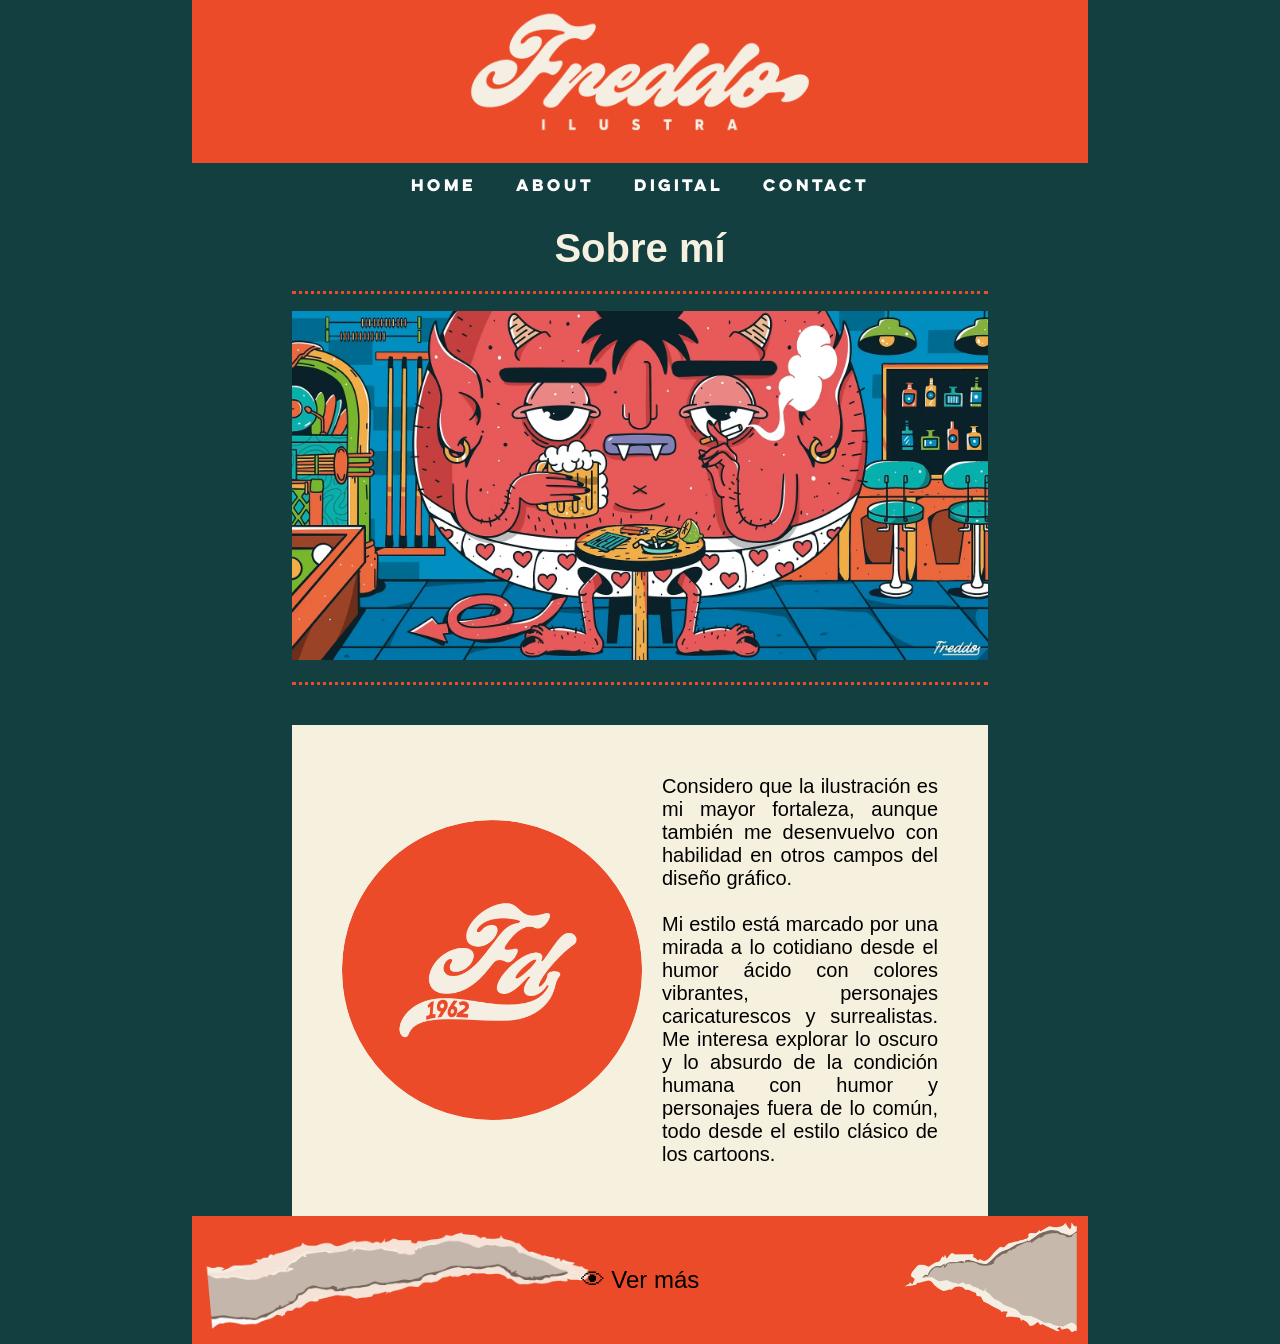
==== about.html @ 63406216 "Primer commit - Proyecto portafolio ilustrador" ====
<!DOCTYPE html>
<html lang="es">
<head>
    <meta charset="UTF-8">
    <meta name="viewport" content="width=device-width, initial-scale=1.0">
    <title>Sobre mí - Ilustrador</title>
    <link rel="stylesheet" href="./style.css">
</head>
<body>
    <header>
        <img class="logo" src="./recursos/myairbridge-BCTRZmbL9RO/freddo-logo.png" alt="Logo freddo">
        <nav>
            <ul style="text-align: center;">
                <li><a href="./index.html">Home</a></li>
                <li><a href="./about.html">About</a></li>
                <li><a href="./digital.html">Digital</a></li>
                <li><a href="./contact.html">Contact</a></li>
            </ul>
        </nav>
    </header>
    
    <main>
        <section class="about-section">
            <h2 class="about-title">Sobre mí</h2> <!-- Lo moví a la clase -->
            <div class="about-bannerprincipal">
                <img src="./recursos/myairbridge-BCTRZmbL9RO/bannerabout" alt="Imagen del ilustrador" class="about-bannerprincipal">
            </div>

            <div class="about-content">
                <img src="./recursos/myairbridge-BCTRZmbL9RO/LOGO-2.png" alt="Imagen del ilustrador" class="about-image">
                <p>Considero que la ilustración es mi mayor fortaleza, aunque también me desenvuelvo con habilidad en otros campos del diseño gráfico.<br><br>
                    Mi estilo está marcado por una mirada a lo cotidiano desde el humor ácido con colores vibrantes, personajes caricaturescos y surrealistas. Me interesa explorar lo oscuro y lo absurdo de la condición humana con humor y personajes fuera de lo común, todo desde el estilo clásico de los cartoons.</p>
            </div>
        </section>
    </main>
    
    <footer>
        <button id="ver-mas" class="eye-button">👁 Ver más</button>
    </footer>
    
    <script src="script.js"></script>
</body>
</html>
---- style.css ----
*{
    box-sizing: border-box;
    margin: 0;
    padding: 0;
}

@media screen and (max-width: 768px) {
    .about-section {
        padding-inline: 2rem;
    }
}

html{
    font-size: 62.5%;
}

/* Contenedor principal con margen */
.container {
    margin: 0 15%; /* Margen izquierdo y derecho del 15% */
    background-color: rgb(19, 63, 64); /* Color de fondo para el contenedor con margen */
    color: white; /* Color del texto en el contenedor */
}

@font-face {
    font-family: 'lulobold';
    src: url('./recursos/font/@font-face/39a2c7f346d5cfae7045aeb2fb50d9ad.woff2') format('woff2'),
         url('./recursos/font/@font-face/39a2c7f346d5cfae7045aeb2fb50d9ad.woff') format('woff');
    font-weight: normal;
    font-style: normal;
}

/*-------------------------------------------------*/
 body {
    font-family: 'Bebas Neue', sans-serif;
    background-color:rgb(19, 63, 64);
    color: #333;
    margin:  0 15%; /* Margen izquierdo y derecho del 15% */
    background-color: rgb(19, 63, 64);
}

/* Header */

header {
    text-align: center;
    background-color: rgb(235, 75, 41);
    color: white;
}
/* Estilo para el logo */
.logo {
    width: 350px; /* Ajusta el tamaño del logo */
    height: auto; /* Mantiene la proporción de la imagen */
    max-width: 100%;/* esto lo usamos para que no se distorcione en paginas mas grandes */
}

nav{
    background-color:rgb(19, 63, 64) ;
    font-family: 'lulobold', sans-serif;
    display: flex;
    justify-content:center;
    margin-top: 20px;
    padding: 1rem;

}
nav ul {
    text-align: center;
    list-style: none;
    display: flex;
}
nav ul li {
    text-align: center;
    margin: 0 2.0rem;

}
nav ul li a { 
    text-align: center;
    text-decoration: none;
    color: white;
    font-size: 1.5rem;
}




/* Sección Home (Galería de imágenes) */
.gallery {
    display: flex;
    flex-wrap: wrap;
    gap: 1rem;
    padding: 3rem;
    justify-content: center;
    background-color: rgb(235, 75, 41);
}


.gallery img {
    flex-basis: calc(25% - 1rem); /* Establece que cada imagen tenga el 25% del contenedor, menos el espacio de gap */
    /*width: calc(25% - 1rem);  /* Calcula un ancho del 25% menos el espacio entre imágenes */
    height: 250px;
    object-fit: cover;
}


.image-container {
    position: relative;
}
  
.image-container img {
    width: 100%;
    max-width: 200px;
    border-radius: 10px;
    transition: 0.3s;
    transition: 0.3s ease-in-out; /* Suaviza la transición */
}
.image-container .overlay {
    font-family: 'Raleway', sans-serif;
    position: absolute;
    top: 0;
    left: 0;
    width: 100%;
    height: 100%;
    background: rgba(200, 192, 164, 0.821);
    color: black;
    display: flex;
    justify-content: center;
    align-items: center;
    text-align: center;
    opacity: 0;
    transition: opacity 0.3s;
}
.image-container:hover .overlay {
    opacity: 1;
}

/* Sección About */


.about-section {
    color: rgb(200, 192, 164) ;
    text-align: center;
    font-family: 'Raleway', sans-serif;
    font-size: 20PX;
    background-color: rgb(19, 63, 64);
    padding-inline: 10rem;
}

.about-title {
    color: rgb(246, 240, 223);
    padding: 2rem;
    font-size: 40px;
    text-align: center;
}

.about-content {
    font-family: 'Raleway', sans-serif;
    color: black;
    background-color: rgb(246, 240, 223);
    display: flex;
    align-items: center;
    justify-content: center;
    text-align: justify;
    gap: 2rem;
    padding: 5rem;
}
.about-image {
    width: 300px;
    border-radius: 50%;
}

.about-bannerprincipal {
    width: 100%;
    height: auto;
    padding-top: 10px; /* Ajuste superior */
    padding-bottom: 30px; /* Espacio inferior */
    position: relative;
}

.about-bannerprincipal::before,
.about-bannerprincipal::after {
    content: "";
    position: absolute;
    width: 100%;
    border-top: 3px dotted rgb(235, 75, 41); /* Línea punteada */
    left: 0;
}

.about-bannerprincipal::before {
    top: 0;
}

.about-bannerprincipal::after {
    bottom: 40px; /* Mayor espacio debajo */
}

.about-bannerprincipal img {
    width: 100%;
    height: auto;
    margin-top: 0px;
    margin-bottom: 0px; /* Espacio adicional entre la imagen y la línea punteada inferior */
}

/* Sección Contact */
.contact-section {
    text-align: center;
    padding: 3rem;
}
.contact-container {
    display: flex;
    align-items: center;
    justify-content: center;
    gap: 3rem;
}
.contact-image img {
    width: 250px;       
}
.contact-form {
    display: flex;
    flex-direction: column;
    align-items: flex-start;
}
.contact-form input, 
.contact-form textarea {
    width: 100%;
    padding: 1rem;
    margin-bottom: 1.5rem;
    font-size: 1.6rem;
}
.contact-form button {
    background-color: #222;
    color: white;
    padding: 1rem 2rem;
    border: none;
    cursor: pointer;
}
.social-icons {
    margin-top: 1rem;
    display: flex;
    gap: 1rem;
}
.social-icons img {
    width: 30px;
    transition: 0.3s;
}
.social-icons img:hover {
    transform: scale(1.1);
}

/* Footer */
/*
footer {
    text-align: center;
    padding: 2rem;
    background-color: rgb(235, 75, 41);
    color: white;
}
.eye-button {
    background: none;
    border: none;
    font-size: 2rem;
    color: white;
    cursor: pointer;
}
*/

footer {
    position: relative;
    background: url('./recursos/myairbridge-BCTRZmbL9RO/rasgadura.png') left center no-repeat   ,
                url('./recursos/myairbridge-BCTRZmbL9RO/rasgadura-2.png') right center no-repeat;
    background-size: auto 100%;
    background-position: left top, right top;
    text-align: center;
    padding: 50px;
    background-color: rgb(235, 75, 41);
    margin: 0;
}

.eye-button {
    position: relative;
    z-index: 2;
    background-color: transparent;
    border: none;
    font-size: 24px;
    cursor: pointer;
}
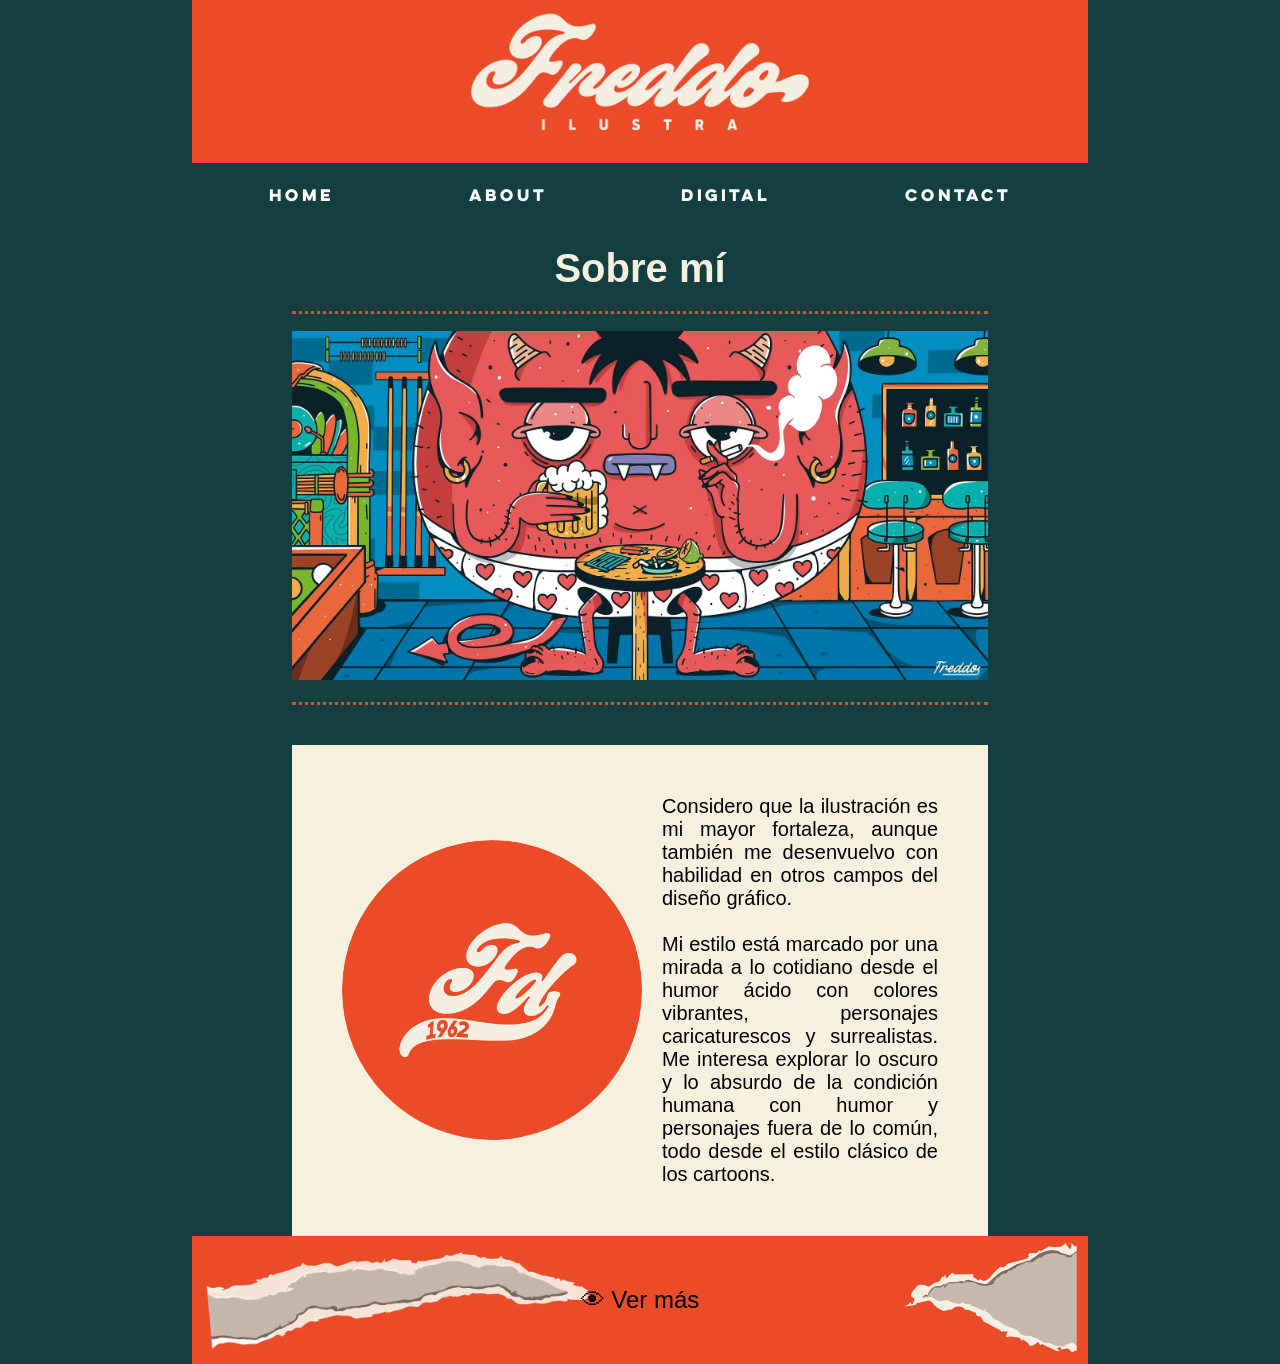
==== commit c72310ee: "Actualizo estilos y contenido principal" ====
--- a/about.html
+++ b/about.html
@@ -8,17 +8,19 @@
 </head>
 <body>
     <header>
-        <img class="logo" src="./recursos/myairbridge-BCTRZmbL9RO/freddo-logo.png" alt="Logo freddo">
-        <nav>
-            <ul style="text-align: center;">
-                <li><a href="./index.html">Home</a></li>
-                <li><a href="./about.html">About</a></li>
-                <li><a href="./digital.html">Digital</a></li>
-                <li><a href="./contact.html">Contact</a></li>
-            </ul>
-        </nav>
+    <img class="logo" src="./recursos/myairbridge-BCTRZmbL9RO/freddo-logo.png" alt="Logo freddo">
+    <nav>
+    <button id="menu-toggle" class="menu-toggle">☰</button>
+    
+    <ul id="menu" class="menu"> 
+        <li><a href="./index.html">Home</a></li>
+        <li><a href="./about.html">About</a></li>
+        <li><a href="./digital.html">Digital</a></li>
+        <li><a href="./contact.html">Contact</a></li>
+    </ul>
+    </nav>
     </header>
-    
+
     <main>
         <section class="about-section">
             <h2 class="about-title">Sobre mí</h2> <!-- Lo moví a la clase -->
--- a/style.css
+++ b/style.css
@@ -1,289 +1,408 @@
-*{
-    box-sizing: border-box;
-    margin: 0;
-    padding: 0;
-}
-
-@media screen and (max-width: 768px) {
+    *{
+        box-sizing: border-box;
+        margin: 0;
+        padding: 0;
+    }
+    @media (max-width: 768px) {
+        .contenedor-imagenes {
+            display: flex;
+            flex-wrap: wrap;
+            justify-content: space-between;
+        }
+        .contenedor-imagenes img {
+            width: calc(50% - 10px); /* Dos imágenes por fila */
+            margin-bottom: 10px;
+        }
+    }
+    @media screen and (max-width: 768px) {
+
+        .about-section {
+            padding-inline: 2rem;
+        }
+    }
+    @media (min-width: 769px) {
+        .menu {
+            display: flex; /* Asegura que sea visible en laptops */
+            position: static; /* Para evitar problemas con el `position: fixed` de móviles */
+            background: none; /* Evita el fondo oscuro */
+            height: auto; /* Para que no tome toda la pantalla */
+        }
+    }
+
+    html{
+        font-size: 62.5%;
+    }
+
+    /* Contenedor principal con margen */
+    .container {
+        margin: 0 15%; /* Margen izquierdo y derecho del 15% */
+        background-color: rgb(19, 63, 64); /* Color de fondo para el contenedor con margen */
+        color: white; /* Color del texto en el contenedor */
+    }
+
+    @font-face {
+        font-family: 'lulobold';
+        src: url('./recursos/font/@font-face/39a2c7f346d5cfae7045aeb2fb50d9ad.woff2') format('woff2'),
+            url('./recursos/font/@font-face/39a2c7f346d5cfae7045aeb2fb50d9ad.woff') format('woff');
+        font-weight: normal;
+        font-style: normal;
+    }
+
+    /*-------------------------------------------------*/
+    body {
+        font-family: 'Bebas Neue', sans-serif;
+        background-color:rgb(19, 63, 64);
+        color: #333;
+        margin:  0 15%; /* Margen izquierdo y derecho del 15% */
+        background-color: rgb(19, 63, 64);
+    }
+
+    /* Header */
+
+    header {
+        text-align: center;
+        background-color: rgb(235, 75, 41);
+        color: white;
+    }
+    /* Estilo para el logo */
+    .logo {
+        width: 350px; /* Ajusta el tamaño del logo */
+        height: auto; /* Mantiene la proporción de la imagen */
+        max-width: 100%;/* esto lo usamos para que no se distorcione en paginas mas grandes */
+    }
+
+    /*-----------------------------------------------------*/
+
+
+    /* Reset básico */
+    
+    /* Estilos del menú */
+    .menu {
+        list-style: none;
+        display: flex;
+        justify-content: space-around;
+        top: 0;
+        left: 0;
+        width: 100%;    
+    }
+
+    .menu li {
+        padding: 10px;
+    }
+    
+    .menu a {
+        text-decoration: none;
+        color: white;
+        font-size: 1.5rem;
+    }
+    
+    /* Media Query para móviles */
+    @media (max-width: 768px) {
+        .menu-toggle {
+        display: block; /* Muestra el botón */
+        }
+    
+        .menu {
+        display: none; /* Oculta el menú por defecto */
+        flex-direction: column;
+        position: absolute;
+        top: 50px;
+        left: 0;
+        width: 100%;
+        background-color: #222;
+        }
+    
+        .menu li {
+        text-align: center;
+        padding: 15px;
+        }
+    
+        .menu.active {
+        display: flex; /* Muestra el menú cuando tenga la clase "active" */
+        }
+    }
+
+    nav{
+        background-color:rgb(19, 63, 64) ;
+        font-family: 'lulobold', sans-serif;
+        display: flex;
+        justify-content:center;
+        margin-top: 20px;
+        padding: 1rem;
+    }
+    nav ul {
+        text-align: center;
+        list-style: none;
+        display: flex;
+    }
+    nav ul li {
+        text-align: center;
+        margin: 0 2.0rem;
+
+    }
+    nav ul li a { 
+        text-align: center;
+        text-decoration: none;
+        color: white;
+        font-size: 1.5rem;
+    }
+    /* Sección Home (Galería de imágenes) */
+    .gallery {
+        display: grid;
+        grid-template-columns: repeat(4, 1fr); /* 4 columnas en pantallas grandes */
+        gap: 10px;
+        padding: 10rem;
+        justify-content: center;
+        background-color: rgb(235, 75, 41);
+    }
+
+
+    .gallery img {
+        flex-basis: calc(25% - 1rem); /* Establece que cada imagen tenga el 25% del contenedor, menos el espacio de gap */
+        /*width: calc(25% - 1rem);  /* Calcula un ancho del 25% menos el espacio entre imágenes */
+        height: 250px;
+        object-fit: cover;
+    }
+
+
+    .image-container {
+        position: relative;
+        overflow: hidden    ;
+    }
+    
+    .image-container img {
+        width: 100%;
+        max-width: 200px;
+        border-radius: 10px;
+        transition: 0.3s;
+        transition: 0.3s ease-in-out; /* Suaviza la transición */
+    }
+    .image-container .overlay {
+        font-family: 'Raleway', sans-serif;
+        position: absolute;
+        top: 0;
+        left: 0;
+        width: 100%;
+        height: 100%;
+        background: rgba(200, 192, 164, 0.821);
+        color: black;
+        display: flex;
+        justify-content: center;
+        align-items: center;
+        text-align: center;
+        opacity: 0;
+        transition: opacity 0.3s;
+    }
+    .image-container:hover .overlay {
+        opacity: 1;
+    }
+
+    /* Responsive para tablets */
+    @media (max-width: 1024px) {
+        .gallery {
+            grid-template-columns: repeat(2, 1fr); /* 2 columnas en tablets */
+        }
+    }
+
+    /* Responsive para móviles */
+    @media (max-width: 768px) {
+        .gallery {
+            grid-template-columns: repeat(1, 1fr); /* 1 columna en móviles */
+        }
+    }
+
+    /* Sección About */
+
+
     .about-section {
-        padding-inline: 2rem;
-    }
-}
-
-html{
-    font-size: 62.5%;
-}
-
-/* Contenedor principal con margen */
-.container {
-    margin: 0 15%; /* Margen izquierdo y derecho del 15% */
-    background-color: rgb(19, 63, 64); /* Color de fondo para el contenedor con margen */
-    color: white; /* Color del texto en el contenedor */
-}
-
-@font-face {
-    font-family: 'lulobold';
-    src: url('./recursos/font/@font-face/39a2c7f346d5cfae7045aeb2fb50d9ad.woff2') format('woff2'),
-         url('./recursos/font/@font-face/39a2c7f346d5cfae7045aeb2fb50d9ad.woff') format('woff');
-    font-weight: normal;
-    font-style: normal;
-}
-
-/*-------------------------------------------------*/
- body {
-    font-family: 'Bebas Neue', sans-serif;
-    background-color:rgb(19, 63, 64);
-    color: #333;
-    margin:  0 15%; /* Margen izquierdo y derecho del 15% */
-    background-color: rgb(19, 63, 64);
-}
-
-/* Header */
-
-header {
-    text-align: center;
-    background-color: rgb(235, 75, 41);
-    color: white;
-}
-/* Estilo para el logo */
-.logo {
-    width: 350px; /* Ajusta el tamaño del logo */
-    height: auto; /* Mantiene la proporción de la imagen */
-    max-width: 100%;/* esto lo usamos para que no se distorcione en paginas mas grandes */
-}
-
-nav{
-    background-color:rgb(19, 63, 64) ;
-    font-family: 'lulobold', sans-serif;
-    display: flex;
-    justify-content:center;
-    margin-top: 20px;
-    padding: 1rem;
-
-}
-nav ul {
-    text-align: center;
-    list-style: none;
-    display: flex;
-}
-nav ul li {
-    text-align: center;
-    margin: 0 2.0rem;
-
-}
-nav ul li a { 
-    text-align: center;
-    text-decoration: none;
-    color: white;
-    font-size: 1.5rem;
-}
-
-
-
-
-/* Sección Home (Galería de imágenes) */
-.gallery {
-    display: flex;
-    flex-wrap: wrap;
-    gap: 1rem;
-    padding: 3rem;
-    justify-content: center;
-    background-color: rgb(235, 75, 41);
-}
-
-
-.gallery img {
-    flex-basis: calc(25% - 1rem); /* Establece que cada imagen tenga el 25% del contenedor, menos el espacio de gap */
-    /*width: calc(25% - 1rem);  /* Calcula un ancho del 25% menos el espacio entre imágenes */
-    height: 250px;
-    object-fit: cover;
-}
-
-
-.image-container {
-    position: relative;
-}
-  
-.image-container img {
-    width: 100%;
-    max-width: 200px;
-    border-radius: 10px;
-    transition: 0.3s;
-    transition: 0.3s ease-in-out; /* Suaviza la transición */
-}
-.image-container .overlay {
-    font-family: 'Raleway', sans-serif;
-    position: absolute;
-    top: 0;
-    left: 0;
-    width: 100%;
-    height: 100%;
-    background: rgba(200, 192, 164, 0.821);
-    color: black;
-    display: flex;
-    justify-content: center;
-    align-items: center;
-    text-align: center;
-    opacity: 0;
-    transition: opacity 0.3s;
-}
-.image-container:hover .overlay {
-    opacity: 1;
-}
-
-/* Sección About */
-
-
-.about-section {
-    color: rgb(200, 192, 164) ;
-    text-align: center;
-    font-family: 'Raleway', sans-serif;
-    font-size: 20PX;
-    background-color: rgb(19, 63, 64);
-    padding-inline: 10rem;
-}
-
-.about-title {
-    color: rgb(246, 240, 223);
-    padding: 2rem;
-    font-size: 40px;
-    text-align: center;
-}
-
-.about-content {
-    font-family: 'Raleway', sans-serif;
-    color: black;
-    background-color: rgb(246, 240, 223);
-    display: flex;
-    align-items: center;
-    justify-content: center;
-    text-align: justify;
-    gap: 2rem;
-    padding: 5rem;
-}
-.about-image {
-    width: 300px;
-    border-radius: 50%;
-}
-
-.about-bannerprincipal {
-    width: 100%;
-    height: auto;
-    padding-top: 10px; /* Ajuste superior */
-    padding-bottom: 30px; /* Espacio inferior */
-    position: relative;
-}
-
-.about-bannerprincipal::before,
-.about-bannerprincipal::after {
-    content: "";
-    position: absolute;
-    width: 100%;
-    border-top: 3px dotted rgb(235, 75, 41); /* Línea punteada */
-    left: 0;
-}
-
-.about-bannerprincipal::before {
-    top: 0;
-}
-
-.about-bannerprincipal::after {
-    bottom: 40px; /* Mayor espacio debajo */
-}
-
-.about-bannerprincipal img {
-    width: 100%;
-    height: auto;
-    margin-top: 0px;
-    margin-bottom: 0px; /* Espacio adicional entre la imagen y la línea punteada inferior */
-}
-
-/* Sección Contact */
-.contact-section {
-    text-align: center;
-    padding: 3rem;
-}
-.contact-container {
-    display: flex;
-    align-items: center;
-    justify-content: center;
-    gap: 3rem;
-}
-.contact-image img {
-    width: 250px;       
-}
-.contact-form {
-    display: flex;
-    flex-direction: column;
-    align-items: flex-start;
-}
-.contact-form input, 
-.contact-form textarea {
-    width: 100%;
-    padding: 1rem;
-    margin-bottom: 1.5rem;
-    font-size: 1.6rem;
-}
-.contact-form button {
-    background-color: #222;
-    color: white;
-    padding: 1rem 2rem;
-    border: none;
-    cursor: pointer;
-}
-.social-icons {
-    margin-top: 1rem;
-    display: flex;
-    gap: 1rem;
-}
-.social-icons img {
-    width: 30px;
-    transition: 0.3s;
-}
-.social-icons img:hover {
-    transform: scale(1.1);
-}
-
-/* Footer */
-/*
-footer {
-    text-align: center;
-    padding: 2rem;
-    background-color: rgb(235, 75, 41);
-    color: white;
-}
-.eye-button {
-    background: none;
-    border: none;
-    font-size: 2rem;
-    color: white;
-    cursor: pointer;
-}
-*/
-
-footer {
-    position: relative;
-    background: url('./recursos/myairbridge-BCTRZmbL9RO/rasgadura.png') left center no-repeat   ,
-                url('./recursos/myairbridge-BCTRZmbL9RO/rasgadura-2.png') right center no-repeat;
-    background-size: auto 100%;
-    background-position: left top, right top;
-    text-align: center;
-    padding: 50px;
-    background-color: rgb(235, 75, 41);
-    margin: 0;
-}
-
-.eye-button {
-    position: relative;
-    z-index: 2;
-    background-color: transparent;
-    border: none;
-    font-size: 24px;
-    cursor: pointer;
-}
-
-
-
-
-
-
+        color: rgb(200, 192, 164) ;
+        text-align: center;
+        font-family: 'Raleway', sans-serif;
+        font-size: 20PX;
+        background-color: rgb(19, 63, 64);
+        padding-inline: 10rem;
+    }
+
+    .about-title {
+        color: rgb(246, 240, 223);
+        padding: 2rem;
+        font-size: 40px;
+        text-align: center;
+    }
+
+    .about-content {
+        font-family: 'Raleway', sans-serif;
+        color: black;
+        background-color: rgb(246, 240, 223);
+        display: flex;
+        align-items: center;
+        justify-content: center;
+        text-align: justify;
+        gap: 2rem;
+        padding: 5rem;
+    }
+    .about-image {
+        width: 300px;
+        border-radius: 50%;
+    }
+
+    .about-bannerprincipal {
+        width: 100%;
+        height: auto;
+        padding-top: 10px; /* Ajuste superior */
+        padding-bottom: 30px; /* Espacio inferior */
+        position: relative;
+    }
+
+    .about-bannerprincipal::before,
+    .about-bannerprincipal::after {
+        content: "";
+        position: absolute;
+        width: 100%;
+        border-top: 3px dotted rgb(235, 75, 41); /* Línea punteada */
+        left: 0;
+    }
+
+    .about-bannerprincipal::before {
+        top: 0;
+    }
+
+    .about-bannerprincipal::after {
+        bottom: 40px; /* Mayor espacio debajo */
+    }
+
+    .about-bannerprincipal img {
+        width: 100%;
+        height: auto;
+        margin-top: 0px;
+        margin-bottom: 0px; /* Espacio adicional entre la imagen y la línea punteada inferior */
+    }
+
+    /* Sección Contact */
+    .contact-section {
+        text-align: center;
+        padding: 3rem;
+    }
+    .contact-container {
+        display: flex;
+        align-items: center;
+        justify-content: center;
+        gap: 3rem;
+    }
+    .contact-image img {
+        width: 250px;       
+    }
+    .contact-form {
+        display: flex;
+        flex-direction: column;
+        align-items: flex-start;
+    }
+    .contact-form input, 
+    .contact-form textarea {
+        width: 100%;
+        padding: 1rem;
+        margin-bottom: 1.5rem;
+        font-size: 1.6rem;
+    }
+    .contact-form button {
+        background-color: #222;
+        color: white;
+        padding: 1rem 2rem;
+        border: none;
+        cursor: pointer;
+    }
+    .social-icons {
+        margin-top: 1rem;
+        display: flex;
+        gap: 1rem;
+    }
+    .social-icons img {
+        width: 30px;
+        transition: 0.3s;
+    }
+    .social-icons img:hover {
+        transform: scale(1.1);
+    }
+
+    /* Footer */
+    /*
+    footer {
+        text-align: center;
+        padding: 2rem;
+        background-color: rgb(235, 75, 41);
+        color: white;
+    }
+    .eye-button {
+        background: none;
+        border: none;
+        font-size: 2rem;
+        color: white;
+        cursor: pointer;
+    }
+    */
+
+    footer {
+        position: relative;
+        background: url('./recursos/myairbridge-BCTRZmbL9RO/rasgadura.png') left center no-repeat   ,
+                    url('./recursos/myairbridge-BCTRZmbL9RO/rasgadura-2.png') right center no-repeat;
+        background-size: auto 100%;
+        background-position: left top, right top;
+        text-align: center;
+        padding: 50px;
+        background-color: rgb(235, 75, 41);
+        margin: 0;
+    }
+
+    .eye-button {
+        position: relative;
+        z-index: 2;
+        background-color: transparent;
+        border: none;
+        font-size: 24px;
+        cursor: pointer;
+    }
+
+    /*-------------------------------------------------*/
+
+
+
+    /* Menú en móviles oculto por defecto */
+    @media (max-width: 768px) {
+        .menu {
+            display: none;
+            flex-direction: column;
+            position: absolute;
+            top: 60px;
+            right: 0;
+            background-color: rgba(0, 0, 0, 0.9);
+            width: 100%;
+            text-align: center;
+            padding: 10px 0;
+        }
+
+        .menu li {
+            padding: 10px 0;
+        }
+
+        /* Cuando el menú tiene la clase active, se muestra */
+        .menu.active {
+            display: flex;
+        }
+
+        /* El botón hamburguesa */
+        .menu-toggle {
+            display: block; /* Solo en móviles */
+            background: none;
+            border: none;
+            font-size: 2rem;
+            cursor: pointer;
+            color: white;
+        }
+    }
+
+    /* Para pantallas más grandes */
+    @media (min-width: 769px) {
+        .menu-toggle {
+            display: none; /* El botón hamburguesa se oculta en pantallas grandes */
+        }
+    }
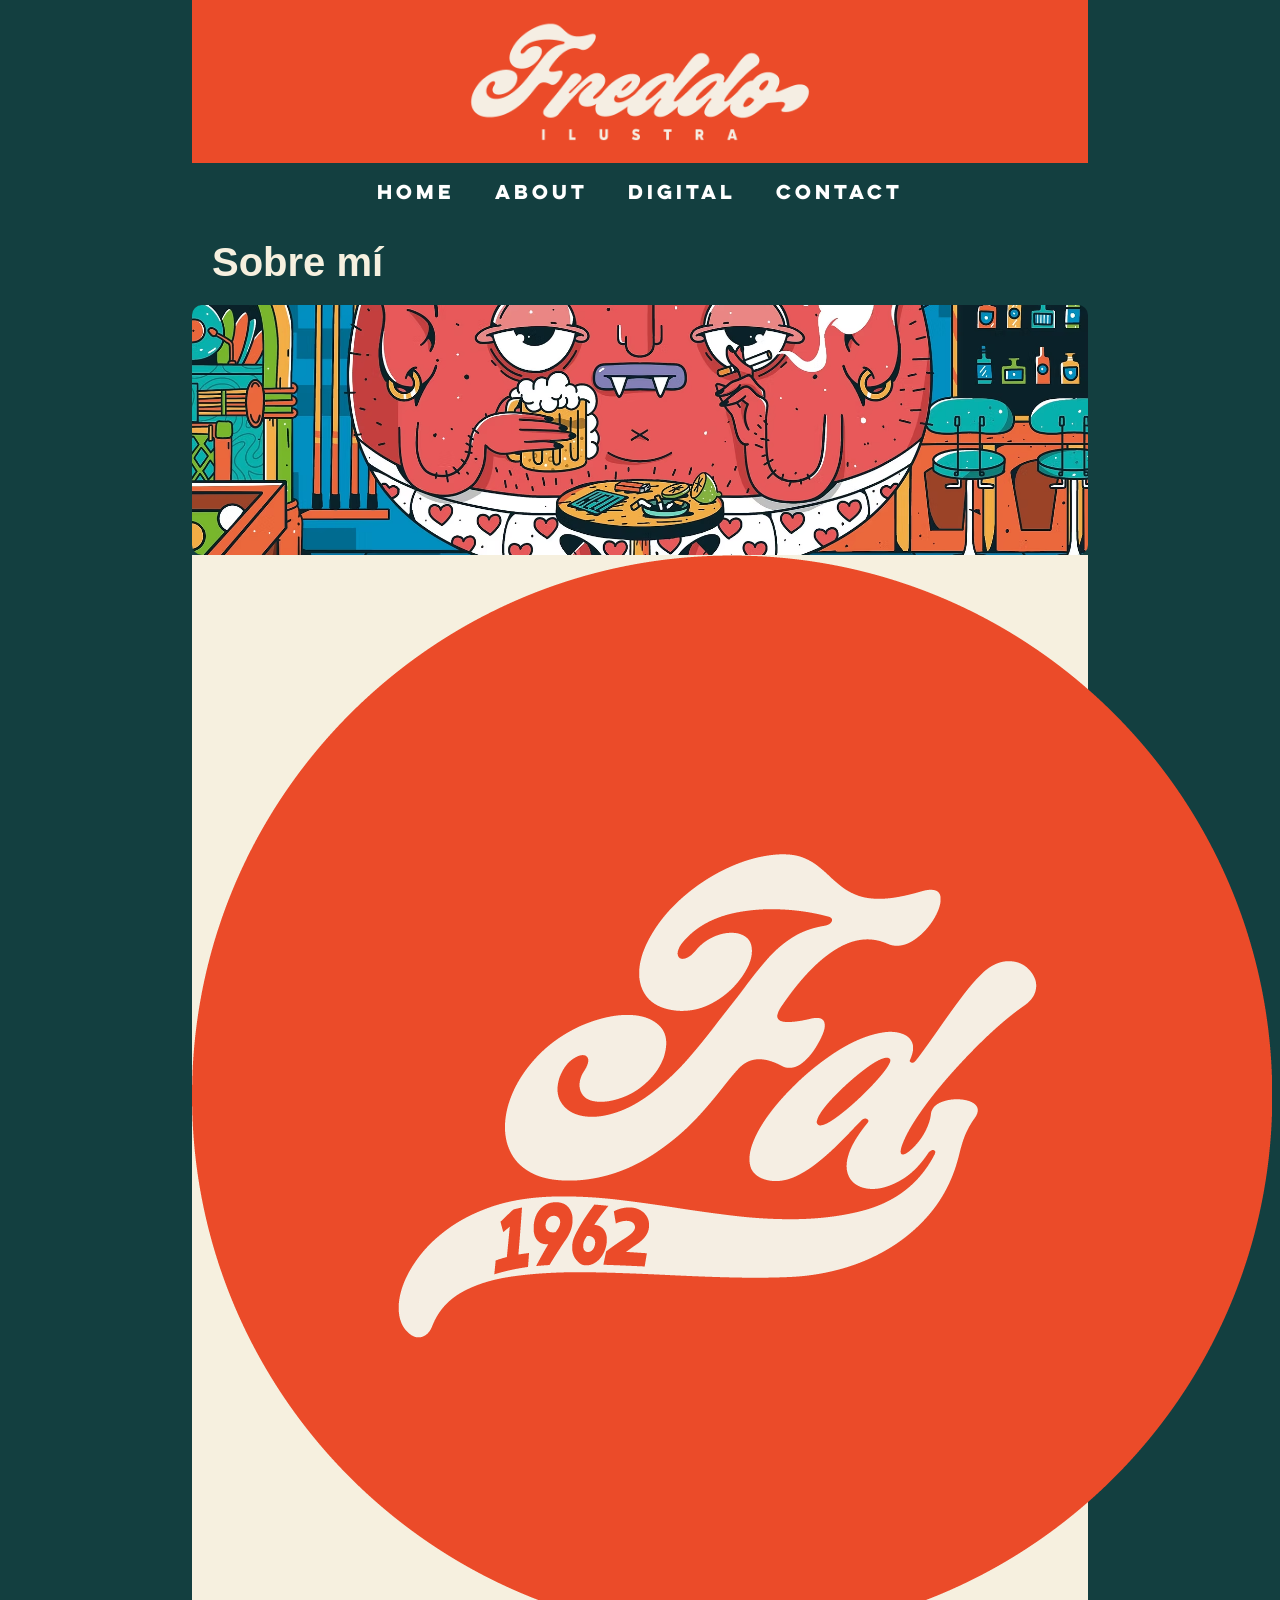
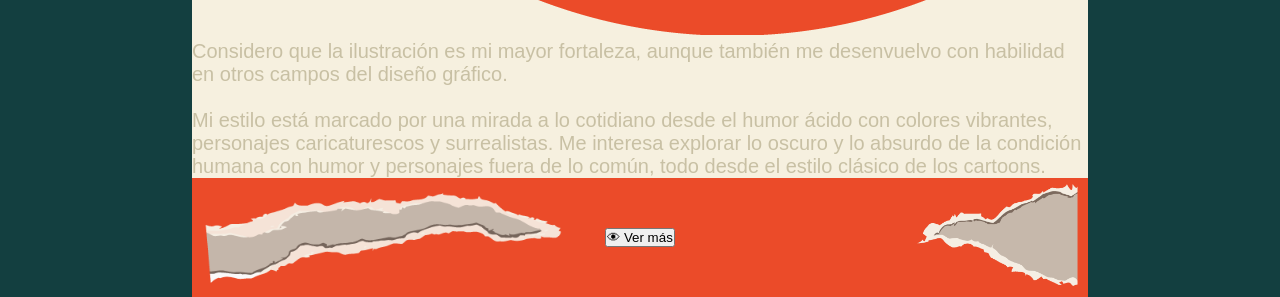
==== commit ece9b660: "Actualizo estilos y contenido principal" ====
--- a/about.html
+++ b/about.html
@@ -7,6 +7,7 @@
     <link rel="stylesheet" href="./style.css">
 </head>
 <body>
+    
     <header>
     <img class="logo" src="./recursos/myairbridge-BCTRZmbL9RO/freddo-logo.png" alt="Logo freddo">
     <nav>
@@ -18,13 +19,13 @@
         <li><a href="./digital.html">Digital</a></li>
         <li><a href="./contact.html">Contact</a></li>
     </ul>
-    </nav>
+  </nav>
     </header>
 
     <main>
         <section class="about-section">
             <h2 class="about-title">Sobre mí</h2> <!-- Lo moví a la clase -->
-            <div class="about-bannerprincipal">
+            <div class="image-container">
                 <img src="./recursos/myairbridge-BCTRZmbL9RO/bannerabout" alt="Imagen del ilustrador" class="about-bannerprincipal">
             </div>
 
@@ -40,6 +41,6 @@
         <button id="ver-mas" class="eye-button">👁 Ver más</button>
     </footer>
     
-    <script src="script.js"></script>
+    <script src="./menu.js"></script>
 </body>
 </html>
--- a/style.css
+++ b/style.css
@@ -1,408 +1,274 @@
-    *{
-        box-sizing: border-box;
-        margin: 0;
-        padding: 0;
-    }
-    @media (max-width: 768px) {
-        .contenedor-imagenes {
-            display: flex;
-            flex-wrap: wrap;
-            justify-content: space-between;
-        }
-        .contenedor-imagenes img {
-            width: calc(50% - 10px); /* Dos imágenes por fila */
-            margin-bottom: 10px;
-        }
-    }
-    @media screen and (max-width: 768px) {
-
-        .about-section {
-            padding-inline: 2rem;
-        }
-    }
-    @media (min-width: 769px) {
-        .menu {
-            display: flex; /* Asegura que sea visible en laptops */
-            position: static; /* Para evitar problemas con el `position: fixed` de móviles */
-            background: none; /* Evita el fondo oscuro */
-            height: auto; /* Para que no tome toda la pantalla */
-        }
-    }
-
-    html{
-        font-size: 62.5%;
-    }
-
-    /* Contenedor principal con margen */
-    .container {
-        margin: 0 15%; /* Margen izquierdo y derecho del 15% */
-        background-color: rgb(19, 63, 64); /* Color de fondo para el contenedor con margen */
-        color: white; /* Color del texto en el contenedor */
-    }
-
-    @font-face {
-        font-family: 'lulobold';
-        src: url('./recursos/font/@font-face/39a2c7f346d5cfae7045aeb2fb50d9ad.woff2') format('woff2'),
-            url('./recursos/font/@font-face/39a2c7f346d5cfae7045aeb2fb50d9ad.woff') format('woff');
-        font-weight: normal;
-        font-style: normal;
-    }
-
-    /*-------------------------------------------------*/
-    body {
-        font-family: 'Bebas Neue', sans-serif;
-        background-color:rgb(19, 63, 64);
-        color: #333;
-        margin:  0 15%; /* Margen izquierdo y derecho del 15% */
-        background-color: rgb(19, 63, 64);
-    }
-
-    /* Header */
-
-    header {
-        text-align: center;
-        background-color: rgb(235, 75, 41);
-        color: white;
-    }
-    /* Estilo para el logo */
-    .logo {
-        width: 350px; /* Ajusta el tamaño del logo */
-        height: auto; /* Mantiene la proporción de la imagen */
-        max-width: 100%;/* esto lo usamos para que no se distorcione en paginas mas grandes */
-    }
-
-    /*-----------------------------------------------------*/
-
-
-    /* Reset básico */
-    
-    /* Estilos del menú */
+/* Definición de Variables CSS (Custom Properties) */
+:root {
+    --color-freddo-naranja: rgb(235, 75, 41);
+    --color-freddo-oscuro: rgb(19, 63, 64);
+    --color-freddo-claro: rgb(246, 240, 223);
+    --color-freddo-arena: rgb(200, 192, 164);
+    --font-lulobold: 'lulobold', sans-serif;
+    --font-raleway: 'Raleway', sans-serif;
+}
+
+/* Base y Reset */
+* {
+    box-sizing: border-box;
+    margin: 0;
+    padding: 0;
+}
+
+html {
+    font-size: 62.5%; /* Base para usar 1rem = 10px */
+}
+
+/* Definición de la fuente personalizada */
+@font-face {
+    font-family: 'lulobold';
+    src: url('./recursos/font/@font-face/39a2c7f346d5cfae7045aeb2fb50d9ad.woff2') format('woff2'),
+         url('./recursos/font/@font-face/39a2c7f346d5cfae7045aeb2fb50d9ad.woff') format('woff');
+    font-weight: normal;
+    font-style: normal;
+}
+
+body {
+    /* Usamos las variables */
+    font-family: var(--font-raleway), 'Bebas Neue', sans-serif; 
+    background-color: var(--color-freddo-oscuro);
+    color: var(--color-freddo-oscuro);
+    margin: 0 15%; 
+}
+
+/* Contenedor (No es necesario si body ya tiene margen) */
+.container {
+    /* Puedes eliminar esta clase o redefinirla si es necesaria para un propósito específico */
+    /* Dejamos solo el margen en body para evitar la duplicidad de estilos */
+    display: none; /* Sugiero eliminar este div si su único propósito era el color de fondo */
+}
+
+/* Header */
+header {
+    text-align: center;
+    background-color: var(--color-freddo-naranja);
+    color: white;
+}
+
+.logo {
+    width: 35rem; /* Usando rem */
+    height: auto;
+    max-width: 100%;
+    padding: 1rem 0; /* Un poco de espacio */
+}
+
+/* --- Estilos de Navegación y Menú Hamburguesa --- */
+
+nav {
+    background-color: var(--color-freddo-oscuro);
+    font-family: var(--font-lulobold);
+    /* Ya no es necesario el justify-content: center aquí si el ul es el que lo hace */
+    padding: 1rem;
+    position: relative; /* Para posicionar el menú desplegable en móviles */
+}
+
+.menu { /* Clase aplicada a la <ul> en el HTML */
+    list-style: none;
+    display: flex;
+    justify-content: center; /* Centrar elementos en escritorio */
+    gap: 2.0rem; /* Usamos gap en vez de margin en los li */
+    padding: 0; /* Quitamos el padding si lo tenía */
+    margin: 0;
+}
+
+.menu li a {
+    text-decoration: none;
+    color: white;
+    font-size: 1.8rem; /* Tamaño de fuente con rem */
+    padding: 0.5rem 1rem;
+    display: block;
+}
+
+.menu-toggle {
+    display: none; /* Oculto por defecto en escritorio */
+    background: none;
+    border: none;
+    font-size: 3rem; /* Más grande para móviles */
+    cursor: pointer;
+    color: white;
+    padding: 1rem;
+    line-height: 1;
+}
+
+/* Estilos de Menú Hamburguesa (Móviles/Tablets) */
+@media (max-width: 768px) {
+    /* Mostramos el botón hamburguesa */
+    .menu-toggle {
+        display: block; 
+        position: absolute;
+        right: 2rem;
+        top: 50%;
+        transform: translateY(-50%);
+        z-index: 1001; /* Asegura que esté por encima de todo */
+    }
+
+    /* Ocultamos el menú principal por defecto y lo preparamos para el despliegue */
     .menu {
-        list-style: none;
-        display: flex;
-        justify-content: space-around;
-        top: 0;
-        left: 0;
-        width: 100%;    
-    }
-
-    .menu li {
-        padding: 10px;
-    }
-    
-    .menu a {
-        text-decoration: none;
-        color: white;
-        font-size: 1.5rem;
-    }
-    
-    /* Media Query para móviles */
-    @media (max-width: 768px) {
-        .menu-toggle {
-        display: block; /* Muestra el botón */
-        }
-    
-        .menu {
-        display: none; /* Oculta el menú por defecto */
+        display: none; /* Oculto por defecto */
         flex-direction: column;
         position: absolute;
-        top: 50px;
+        top: 100%; /* Justo debajo de la etiqueta nav */
         left: 0;
         width: 100%;
-        background-color: #222;
-        }
-    
-        .menu li {
+        background-color: rgba(0, 0, 0, 0.95); /* Fondo oscuro semitransparente */
         text-align: center;
-        padding: 15px;
-        }
-    
-        .menu.active {
-        display: flex; /* Muestra el menú cuando tenga la clase "active" */
-        }
-    }
-
-    nav{
-        background-color:rgb(19, 63, 64) ;
-        font-family: 'lulobold', sans-serif;
-        display: flex;
-        justify-content:center;
-        margin-top: 20px;
-        padding: 1rem;
-    }
-    nav ul {
-        text-align: center;
-        list-style: none;
-        display: flex;
-    }
-    nav ul li {
-        text-align: center;
-        margin: 0 2.0rem;
-
-    }
-    nav ul li a { 
-        text-align: center;
-        text-decoration: none;
-        color: white;
-        font-size: 1.5rem;
-    }
-    /* Sección Home (Galería de imágenes) */
-    .gallery {
-        display: grid;
-        grid-template-columns: repeat(4, 1fr); /* 4 columnas en pantallas grandes */
-        gap: 10px;
-        padding: 10rem;
-        justify-content: center;
-        background-color: rgb(235, 75, 41);
-    }
-
-
-    .gallery img {
-        flex-basis: calc(25% - 1rem); /* Establece que cada imagen tenga el 25% del contenedor, menos el espacio de gap */
-        /*width: calc(25% - 1rem);  /* Calcula un ancho del 25% menos el espacio entre imágenes */
-        height: 250px;
-        object-fit: cover;
-    }
-
-
+        z-index: 1000;
+        border-top: 1px solid var(--color-freddo-naranja);
+    }
+    
+    .menu li {
+        margin: 0; /* Eliminamos el margin horizontal */
+        border-bottom: 1px solid rgba(255, 255, 255, 0.1);
+    }
+
+    /* Muestra el menú cuando tiene la clase "active" */
+    .menu.active {
+        display: flex; 
+    }
+    
+    /* Ajustes específicos para el header y nav en móviles */
+    header {
+        position: sticky; /* O fixed si quieres que el header siempre esté visible */
+        top: 0;
+        z-index: 1002;
+    }
+    
+    nav {
+        display: block; /* Para que el menú absolute funcione bien */
+        height: auto; /* Ajuste automático */
+    }
+    
+    .logo {
+        width: 25rem; /* Logo más pequeño en móvil */
+    }
+}
+
+/* Reajuste para escritorio para asegurar que el menú siempre esté visible */
+@media (min-width: 769px) {
+    .menu {
+        display: flex !important; /* Aseguramos que siempre esté visible en desktop */
+        position: static;
+        background: none;
+        width: auto;
+    }
+    .menu-toggle {
+        display: none;
+    }
+}
+
+
+/* Otros estilos... */
+/* Sección Home (Galería de imágenes) */
+.gallery {
+    /* ... (tu código de galería) */
+    display: grid;
+    grid-template-columns: repeat(4, 1fr);/* 4 columnas en pantallas grandes */
+    gap: 1.5rem; /* Ajuste el gap usando rem para consistencia */
+    padding: 10rem;
+    justify-content: center;
+    background-color: var(--color-freddo-naranja); /* Usando variable */
+}
+
+.image-container {
+    position: relative;
+    overflow: hidden; 
+    /* Puedes fijar aquí la altura del contenedor si quieres que sean cuadrados */
+    height: 25rem; /* Por ejemplo, 250px usando rem */
+}
+
+.image-container img {
+    width: 100%; /* **CORREGIDO: Ocupa el 100% del ancho del contenedor.** */
+    height: 100%; /* Ocupa el 100% de la altura del contenedor. */
+    max-width: 100%; /* **CORREGIDO: El ancho máximo es el 100% de su contenedor (fluidez).** */
+    object-fit: cover; /* Recorta la imagen para que cubra todo el contenedor sin distorsionarse. */
+    border-radius: 10px;
+    transition: 0.3s ease-in-out; 
+}
+
+/* El overlay funciona bien con width: 100% y height: 100% */
+.image-container .overlay {
+    /* ... (estilos del overlay) ... */
+}
+
+/* Media Queries (Aseguramos la responsividad) */
+@media (max-width: 1024px) {
+    .gallery {
+        grid-template-columns: repeat(2, 1fr); /* 2 columnas en tablets */
+        padding: 5rem;
+    }
+}
+
+@media (max-width: 768px) {
+    .gallery {
+        grid-template-columns: repeat(1, 1fr); /* 1 columna en móviles */
+        padding: 2rem;
+    }
     .image-container {
-        position: relative;
-        overflow: hidden    ;
-    }
-    
-    .image-container img {
-        width: 100%;
-        max-width: 200px;
-        border-radius: 10px;
-        transition: 0.3s;
-        transition: 0.3s ease-in-out; /* Suaviza la transición */
-    }
-    .image-container .overlay {
-        font-family: 'Raleway', sans-serif;
-        position: absolute;
-        top: 0;
-        left: 0;
-        width: 100%;
-        height: 100%;
-        background: rgba(200, 192, 164, 0.821);
-        color: black;
-        display: flex;
-        justify-content: center;
-        align-items: center;
-        text-align: center;
-        opacity: 0;
-        transition: opacity 0.3s;
-    }
-    .image-container:hover .overlay {
-        opacity: 1;
-    }
-
-    /* Responsive para tablets */
-    @media (max-width: 1024px) {
-        .gallery {
-            grid-template-columns: repeat(2, 1fr); /* 2 columnas en tablets */
-        }
-    }
-
-    /* Responsive para móviles */
-    @media (max-width: 768px) {
-        .gallery {
-            grid-template-columns: repeat(1, 1fr); /* 1 columna en móviles */
-        }
-    }
-
-    /* Sección About */
-
-
+        height: 30rem; /* Más alto en móvil para mejor visualización */
+    }
+}
+
+/* Responsive para tablets y móviles (Conservado y mejorado) */
+@media (max-width: 1024px) {
+    .gallery {
+        grid-template-columns: repeat(2, 1fr); /* 2 columnas en tablets */
+        padding: 5rem;
+    }
+    /* Estilos para la sección About en tablets/móviles */
+    .about-content {
+        flex-direction: column;
+        padding: 2rem;
+    }
     .about-section {
-        color: rgb(200, 192, 164) ;
-        text-align: center;
-        font-family: 'Raleway', sans-serif;
-        font-size: 20PX;
-        background-color: rgb(19, 63, 64);
-        padding-inline: 10rem;
-    }
-
-    .about-title {
-        color: rgb(246, 240, 223);
+        padding-inline: 2rem;
+    }
+}
+
+@media (max-width: 768px) {
+    .gallery {
+        grid-template-columns: repeat(1, 1fr); /* 1 columna en móviles */
         padding: 2rem;
-        font-size: 40px;
-        text-align: center;
-    }
-
-    .about-content {
-        font-family: 'Raleway', sans-serif;
-        color: black;
-        background-color: rgb(246, 240, 223);
-        display: flex;
-        align-items: center;
-        justify-content: center;
-        text-align: justify;
-        gap: 2rem;
-        padding: 5rem;
+    }
+    /* El margen del body puede ser muy grande en móvil */
+    body {
+        margin: 0 1rem; 
     }
     .about-image {
-        width: 300px;
-        border-radius: 50%;
-    }
-
-    .about-bannerprincipal {
-        width: 100%;
-        height: auto;
-        padding-top: 10px; /* Ajuste superior */
-        padding-bottom: 30px; /* Espacio inferior */
-        position: relative;
-    }
-
-    .about-bannerprincipal::before,
-    .about-bannerprincipal::after {
-        content: "";
-        position: absolute;
-        width: 100%;
-        border-top: 3px dotted rgb(235, 75, 41); /* Línea punteada */
-        left: 0;
-    }
-
-    .about-bannerprincipal::before {
-        top: 0;
-    }
-
-    .about-bannerprincipal::after {
-        bottom: 40px; /* Mayor espacio debajo */
-    }
-
-    .about-bannerprincipal img {
-        width: 100%;
-        height: auto;
-        margin-top: 0px;
-        margin-bottom: 0px; /* Espacio adicional entre la imagen y la línea punteada inferior */
-    }
-
-    /* Sección Contact */
-    .contact-section {
-        text-align: center;
-        padding: 3rem;
-    }
-    .contact-container {
-        display: flex;
-        align-items: center;
-        justify-content: center;
-        gap: 3rem;
-    }
-    .contact-image img {
-        width: 250px;       
-    }
-    .contact-form {
-        display: flex;
-        flex-direction: column;
-        align-items: flex-start;
-    }
-    .contact-form input, 
-    .contact-form textarea {
-        width: 100%;
-        padding: 1rem;
-        margin-bottom: 1.5rem;
-        font-size: 1.6rem;
-    }
-    .contact-form button {
-        background-color: #222;
-        color: white;
-        padding: 1rem 2rem;
-        border: none;
-        cursor: pointer;
-    }
-    .social-icons {
-        margin-top: 1rem;
-        display: flex;
-        gap: 1rem;
-    }
-    .social-icons img {
-        width: 30px;
-        transition: 0.3s;
-    }
-    .social-icons img:hover {
-        transform: scale(1.1);
-    }
-
-    /* Footer */
-    /*
-    footer {
-        text-align: center;
-        padding: 2rem;
-        background-color: rgb(235, 75, 41);
-        color: white;
-    }
-    .eye-button {
-        background: none;
-        border: none;
-        font-size: 2rem;
-        color: white;
-        cursor: pointer;
-    }
-    */
-
-    footer {
-        position: relative;
-        background: url('./recursos/myairbridge-BCTRZmbL9RO/rasgadura.png') left center no-repeat   ,
-                    url('./recursos/myairbridge-BCTRZmbL9RO/rasgadura-2.png') right center no-repeat;
-        background-size: auto 100%;
-        background-position: left top, right top;
-        text-align: center;
-        padding: 50px;
-        background-color: rgb(235, 75, 41);
-        margin: 0;
-    }
-
-    .eye-button {
-        position: relative;
-        z-index: 2;
-        background-color: transparent;
-        border: none;
-        font-size: 24px;
-        cursor: pointer;
-    }
-
-    /*-------------------------------------------------*/
-
-
-
-    /* Menú en móviles oculto por defecto */
-    @media (max-width: 768px) {
-        .menu {
-            display: none;
-            flex-direction: column;
-            position: absolute;
-            top: 60px;
-            right: 0;
-            background-color: rgba(0, 0, 0, 0.9);
-            width: 100%;
-            text-align: center;
-            padding: 10px 0;
-        }
-
-        .menu li {
-            padding: 10px 0;
-        }
-
-        /* Cuando el menú tiene la clase active, se muestra */
-        .menu.active {
-            display: flex;
-        }
-
-        /* El botón hamburguesa */
-        .menu-toggle {
-            display: block; /* Solo en móviles */
-            background: none;
-            border: none;
-            font-size: 2rem;
-            cursor: pointer;
-            color: white;
-        }
-    }
-
-    /* Para pantallas más grandes */
-    @media (min-width: 769px) {
-        .menu-toggle {
-            display: none; /* El botón hamburguesa se oculta en pantallas grandes */
-        }
-    }+        width: 200px;
+    }
+}
+
+/* Sección About */
+.about-title {
+    color: var(--color-freddo-claro); /* Usando variable */
+    padding: 2rem;
+    font-size: 4rem; /* Usando rem */
+}
+.about-section {
+    color: var(--color-freddo-arena); /* Usando variable */
+    font-size: 2rem; /* Usando rem */
+    background-color: var(--color-freddo-oscuro); /* Usando variable */
+}
+
+.about-content {
+    background-color: var(--color-freddo-claro); /* Usando variable */
+    /* ... (resto de estilos) */
+}
+
+/* Footer (Conservado) */
+footer {
+    position: relative;
+    background: url('./recursos/myairbridge-BCTRZmbL9RO/rasgadura.png') left center no-repeat,
+                url('./recursos/myairbridge-BCTRZmbL9RO/rasgadura-2.png') right center no-repeat;
+    background-size: auto 100%;
+    background-position: left top, right top;
+    text-align: center;
+    padding: 50px;
+    background-color: var(--color-freddo-naranja); /* Usando variable */
+    margin: 0;
+}
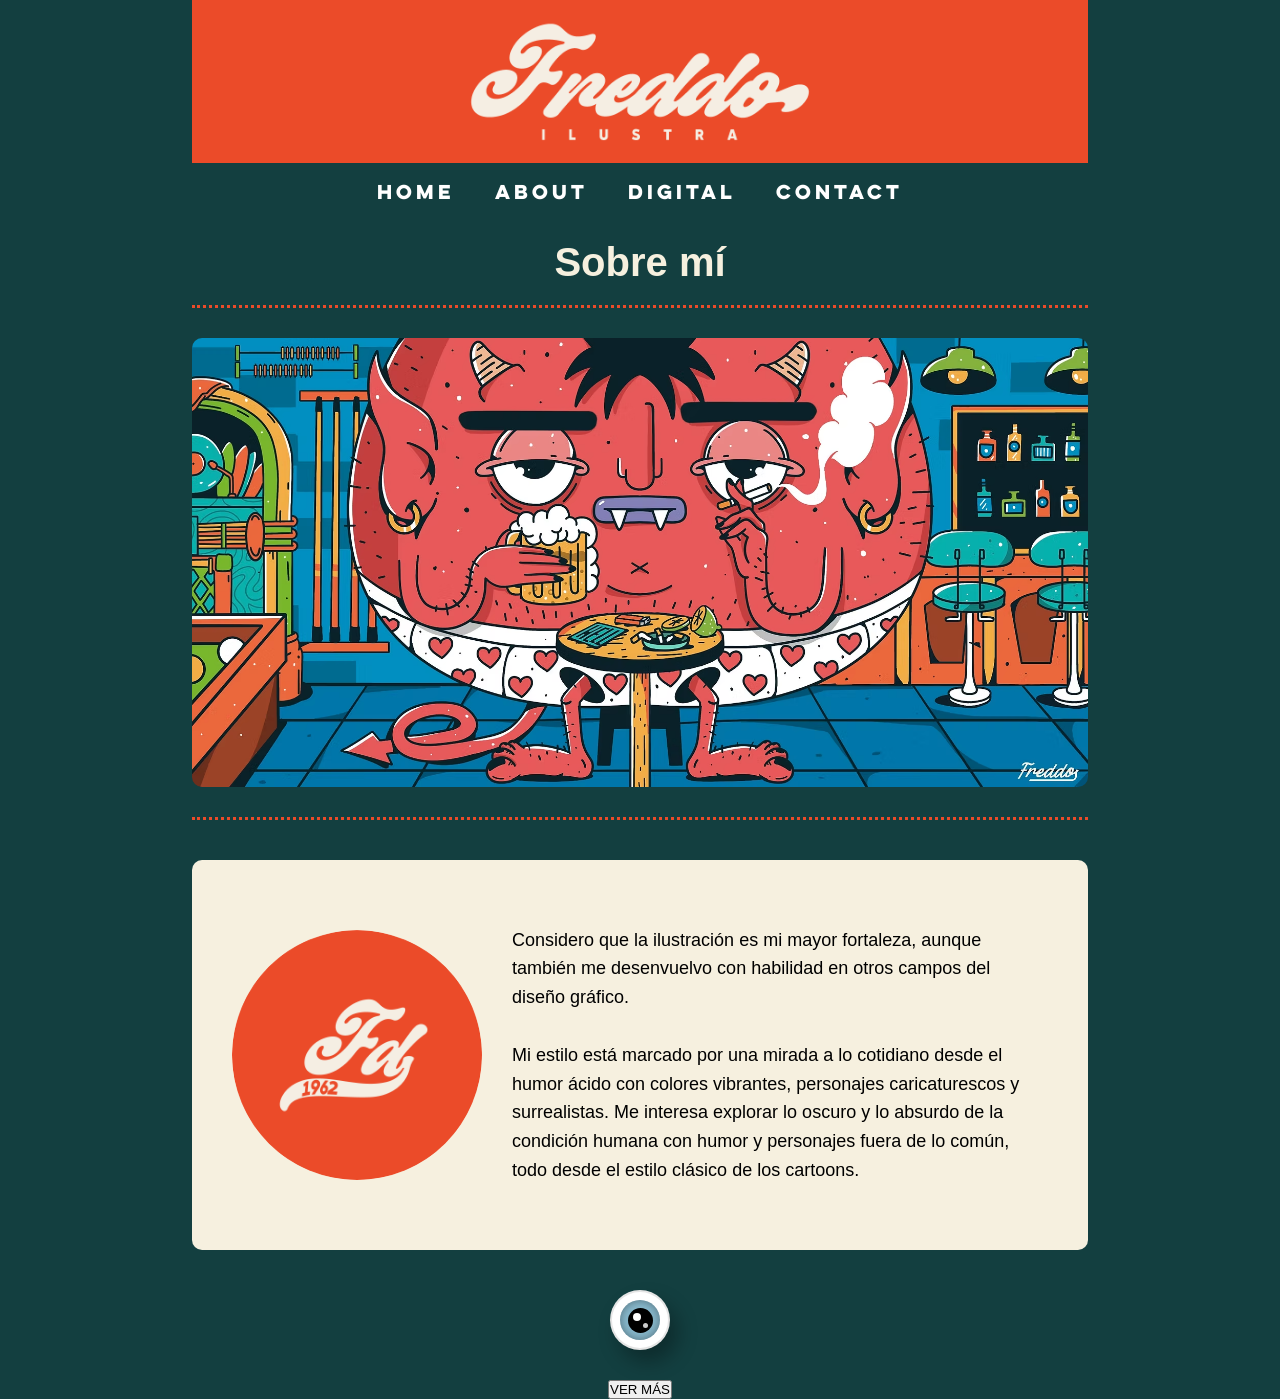
==== commit b99924ad: "Actualizo estilos y contenido principal" ====
--- a/about.html
+++ b/about.html
@@ -30,17 +30,28 @@
             </div>
 
             <div class="about-content">
-                <img src="./recursos/myairbridge-BCTRZmbL9RO/LOGO-2.png" alt="Imagen del ilustrador" class="about-image">
-                <p>Considero que la ilustración es mi mayor fortaleza, aunque también me desenvuelvo con habilidad en otros campos del diseño gráfico.<br><br>
-                    Mi estilo está marcado por una mirada a lo cotidiano desde el humor ácido con colores vibrantes, personajes caricaturescos y surrealistas. Me interesa explorar lo oscuro y lo absurdo de la condición humana con humor y personajes fuera de lo común, todo desde el estilo clásico de los cartoons.</p>
+                <img src="./recursos/myairbridge-BCTRZmbL9RO/LOGO-2.png" alt="Imagen del ilustrador" class="about-image"> <p>Considero que la ilustración es mi mayor fortaleza, aunque también me desenvuelvo con habilidad en otros campos del diseño gráfico.<br><br>
+                Mi estilo está marcado por una mirada a lo cotidiano desde el humor ácido con colores vibrantes, personajes caricaturescos y surrealistas. Me 
+                interesa explorar lo oscuro y lo absurdo de la condición humana con humor y personajes fuera de lo común, todo desde el estilo clásico de los 
+                cartoons.</p>
             </div>
         </section>
     </main>
     
-    <footer>
-        <button id="ver-mas" class="eye-button">👁 Ver más</button>
-    </footer>
-    
-    <script src="./menu.js"></script>
+<footer>
+    <div class="footer-content">
+        <div class="eye-container">
+            <div class="eyeball">
+                <div class="iris">
+                    <div class="pupil"></div>
+                </div>
+            </div>
+        </div>
+
+        <button id="ver-mas" class="ver-mas-button">VER MÁS</button>
+    </div>
+</footer>
+<script src="script.js"></script>
+<script src="./menu.js"></script>
 </body>
-</html>+</html>
--- a/style.css
+++ b/style.css
@@ -4,8 +4,12 @@
     --color-freddo-oscuro: rgb(19, 63, 64);
     --color-freddo-claro: rgb(246, 240, 223);
     --color-freddo-arena: rgb(200, 192, 164);
+    --color-ojo-iris: rgb(136, 185, 205);
+    --color-formulario: rgb(246, 240, 223);
     --font-lulobold: 'lulobold', sans-serif;
     --font-raleway: 'Raleway', sans-serif;
+
+     
 }
 
 /* Base y Reset */
@@ -179,6 +183,7 @@
     overflow: hidden; 
     /* Puedes fijar aquí la altura del contenedor si quieres que sean cuadrados */
     height: 25rem; /* Por ejemplo, 250px usando rem */
+    
 }
 
 .image-container img {
@@ -230,6 +235,12 @@
 }
 
 @media (max-width: 768px) {
+    .about-content{
+        flex-direction: column;
+        align-items: center;
+        padding: 2rem;
+    }
+
     .gallery {
         grid-template-columns: repeat(1, 1fr); /* 1 columna en móviles */
         padding: 2rem;
@@ -239,7 +250,18 @@
         margin: 0 1rem; 
     }
     .about-image {
-        width: 200px;
+        width: 150px;
+    }
+    .digital-gallery{
+        grid-template-columns: repeat(2, 1fr);
+        gap: 1rem;
+    }
+    .digital-gallery .wide{
+        grid-column: span 2;
+    }
+    .digital-gallery .tall{
+        grid-row: span 1;
+        grid-column: span 2;
     }
 }
 
@@ -248,6 +270,7 @@
     color: var(--color-freddo-claro); /* Usando variable */
     padding: 2rem;
     font-size: 4rem; /* Usando rem */
+    text-align: center;
 }
 .about-section {
     color: var(--color-freddo-arena); /* Usando variable */
@@ -257,18 +280,485 @@
 
 .about-content {
     background-color: var(--color-freddo-claro); /* Usando variable */
-    /* ... (resto de estilos) */
-}
-
+    padding: 4rem; /* Añade un buen padding interno */
+    margin: 4rem 0; /* Margen para separarlo de otros elementos */
+    border-radius: 10px; /* Opcional: para un borde suave */
+    display: flex;
+    align-items: center;
+    gap: 3rem;
+}
+
+.about-image{
+    width: 250px;
+    height: auto;
+    display: flex;
+    flex-shrink: 0; /* Evita que la imagen se reduzca demasiado */
+    border-radius: 50%; /* Opcional: si quieres que sea circular */
+    justify-content: center;
+    align-items: center;
+    padding: 3rem 0;
+}
+.about-content p {
+    height: auto;
+    flex-grow: 1;
+    font-size: 1.8rem;
+    line-height: 1.6;
+    height: auto;
+    color: #000;
+}
+.about-section .image-container{
+    width: 100%;
+    height: auto;
+    display: flex;
+    justify-content: center;
+    align-items: center;
+    padding: 3rem 0; /* agregamos padin para dar el espacio arriba y abajo*/
+    
+    border-top: 3px dotted var(--color-freddo-naranja);
+    border-bottom: 3px dotted var(--color-freddo-naranja);
+}
+
+
+/* aqui se declara la pagina de digital */
+
+/* --- ESTILOS PARA LA GALERÍA DIGITAL (digital.html) --- */
+
+.digital-gallery-section {
+    padding: 5rem 0;
+    background-color: var(--color-freddo-oscuro);
+    color: var(--color-freddo-claro);
+    /* Puedes centrar el título aquí si lo deseas */
+    text-align: center; 
+}
+
+.digital-gallery {
+    /* 1. CLAVE: Habilita CSS Grid */
+    display: grid;
+    
+    /* 2. Define 3 columnas de igual ancho (1fr) */
+    grid-template-columns: repeat(3, 1fr); 
+    
+    /* 3. Espacio entre las imágenes */
+    gap: 1.5rem; 
+    
+    /* 4. Limita el ancho del contenedor de la galería para que no sea demasiado grande */
+    max-width: 1200px; 
+    margin: 0 auto; /* Centra la galería */
+}
+
+/* Estilos básicos para las imágenes dentro de la galería */
+.gallery-item img {
+    width: 100%;
+    height: 100%;
+    object-fit: cover; /* Recorta la imagen para llenar el espacio sin distorsión */
+    display: block;
+    border-radius: 5px;
+}
+
+/* --- ESTILOS DE POSICIONAMIENTO ESPECIALES --- */
+
+/* 1. Segunda Fila: El elemento de la derecha abarca 2 columnas */
+/* La fila de tres elementos ocupa las columnas 1, 2, 3 por defecto.
+   La segunda fila empieza con un elemento en columna 1.
+   El siguiente elemento debe empezar en columna 2 y abarcar 2 columnas. */
+
+/* Estilo para el elemento ancho que abarca 2 columnas */
+.digital-gallery .wide {
+    /* CLAVE: Comienza en la línea 2 y termina en la línea 4 (abarca columnas 2 y 3) */
+    grid-column: 2 / span 2; 
+}
+
+digital-gallery .final-banner{
+    grid-column: span 3;
+    grid-row: span 3;
+}
+.digital-gallery .final-banner img{
+    width: 100%;
+    height: 100%;
+    object-fit: cover;
+
+}
+
+------------------------------------------------------------------------------------
+
+/* --- ESTILOS PARA LA PÁGINA DE CONTACTO (contact.html) --- */
+
+.contact-section {
+    background-color: var(--color-freddo-oscuro); /* El color verde oscuro de fondo */
+    min-height: 80vh; 
+    padding: 6rem 2rem;
+    color: var(--color-freddo-arena);
+}
+
+.contact-container {
+    display: grid;
+    /* Dos columnas: 40% para el texto, 60% para el formulario */
+    grid-template-columns: 40% 60%; 
+    max-width: 1200px;
+    margin: 0 auto;
+    gap: 5rem;
+    align-items: start; /* Alinea los elementos en la parte superior */
+}
+
+/* --- Columna Izquierda (Texto y Logo) --- */
+.contact-info {
+    /* Alinea el texto a la derecha junto al formulario */
+    text-align: right; 
+    display: flex; /* Usamos flex para ordenar el logo y el texto verticalmente */
+    flex-direction: column;
+    align-items: flex-end; /* Alinea los elementos a la derecha */
+    padding-top: 5rem; 
+}
+
+.contact-headline {
+    font-size: 2.2rem;
+    line-height: 1.4;
+    font-weight: bold;
+    color: var(--color-freddo-claro);
+    max-width: 400px; /* Limita el ancho del texto para que no sea muy largo */
+}
+
+.contact-headline .highlight {
+    color: var(--color-freddo-naranja); /* La palabra MAGIA en color vibrante */
+    font-weight: 900;
+}
+
+/* Decoración del Logo (Círculo Naranja y Puntos) */
+.logo-decoration {
+    width: 40rem; /* Tamaño del círculo naranja */
+    height: 20rem;
+    /*background-color: var(--color-freddo-naranja);*/   
+    border-radius: 50%;
+    margin-bottom: 3rem;
+    display: flex;
+    justify-content: center;
+    align-items: center;
+    position: relative;
+    /* --- Simulación de los Puntos (::before) --- */
+    /* Este pseudo-elemento crea el efecto de puntos punteados alrededor */
+}
+
+.logo-decoration::before {
+    content: "";
+    position: absolute;
+    top: -2rem;
+    left: -2rem;
+    width: calc(100% + 4rem);
+    height: calc(100% + 4rem);
+    border-radius: 50%;
+    /*border: 5px dotted rgba(255, 255, 255, 0.4); /* Puntos blancos/claros */
+    pointer-events: none; /* Asegura que no interfiera con clics */
+}
+
+.logo-decoration img {
+    /* El icono dentro del círculo */
+    width: 60%;
+    height: auto;
+    /*filter: invert(100%); /* Si tu icono es oscuro, esto lo hace blanco */
+}
+
+
+/* --- Columna Derecha (Formulario) --- */
+.contact-form-wrapper {
+    background-color: var(--color-formulario); /* Fondo crema/beige */
+    padding: 3rem;
+    border-radius: 20px;
+    box-shadow: 0 5px 15px rgba(0, 0, 0, 0.2);
+    color: #000; /* Texto negro */
+}
+
+.contact-form h3 {
+    font-size: 3rem;
+    margin-bottom: 2rem;
+    color: #000;
+}
+
+.form-group {
+    display: flex;
+    flex-direction: column;
+    margin-bottom: 1.5rem;
+}
+
+.contact-form label {
+    font-size: 1.2rem;
+    font-weight: 600;
+    margin-bottom: 0.5rem;
+}
+
+/* Estilo de los Inputs y Textarea (Siguiendo el diseño con línea inferior) */
+.contact-form input:not([type="submit"]), 
+.contact-form textarea {
+    background-color: transparent; 
+    border: none;
+    padding: 1rem 0;
+    font-size: 1.6rem;
+    color: #000;
+    width: 100%;
+    border-radius: 0;
+    
+    /* Línea inferior roja, como en el diseño */
+    border-bottom: 2px solid var(--color-freddo-naranja); 
+}
+
+.contact-form textarea {
+    /* Para el mensaje, el diseño tiene un borde completo */
+    border: 2px solid var(--color-freddo-naranja);
+    padding: 1rem;
+    border-radius: 5px;
+    resize: vertical; 
+}
+
+/* Botón Submit */
+.submit-button {
+    background-color: #000; 
+    color: var(--color-freddo-arena); 
+    border: none;
+    padding: 1.2rem 3rem;
+    font-size: 1.8rem;
+    font-weight: bold;
+    border-radius: 20px;
+    cursor: pointer;
+    margin-top: 2rem;
+    transition: background-color 0.3s;
+}
+
+/* --- Iconos Sociales --- */
+.social-icons {
+    text-align: center;
+    margin-top: 3rem;
+}
+
+.social-icons img {
+    width: 3rem;
+    height: 3rem;
+    margin: 0 1rem;
+}
+
+/* --- Ajuste Responsivo --- */
+@media (max-width: 900px) {
+    .contact-container {
+        /* En móvil, apilamos las columnas */
+        grid-template-columns: 1fr; 
+        gap: 3rem;
+    }
+
+    .contact-info {
+        text-align: center; 
+        align-items: center; /* Centra los elementos de la columna */
+        order: 2; /* Pone la info debajo del formulario */
+        padding-top: 0;
+    }
+
+    .contact-form-wrapper {
+        order: 1; /* El formulario va primero */
+    }
+    
+    .logo-decoration {
+        margin: 0 auto 3rem; /* Centra la decoración en móvil */
+    }
+}
+
+
+
+---------------------------------------------------------------------------------------------------------------------------------------------------------
 /* Footer (Conservado) */
 footer {
     position: relative;
-    background: url('./recursos/myairbridge-BCTRZmbL9RO/rasgadura.png') left center no-repeat,
+    background: url('./recursos/myairbridge-BCTRZmbL9RO/rasgadura.png') left center  no-repeat,
                 url('./recursos/myairbridge-BCTRZmbL9RO/rasgadura-2.png') right center no-repeat;
     background-size: auto 100%;
     background-position: left top, right top;
-    text-align: center;
-    padding: 50px;
+    text-align: none;
+    padding: 0px;
     background-color: var(--color-freddo-naranja); /* Usando variable */
     margin: 0;
+}
+
+------------------------------------------------
+/* Asegurar que el footer centre su contenido */
+footer {
+    position: relative;
+    /* ... tus estilos previos de rasgaduras, fondo naranja, padding, etc. ... */
+    display: flex;
+    justify-content: center;
+    align-items: center;
+    padding: 8rem 0; /* Espacio vertical */
+    background-color: var(--color-freddo-naranja);
+}
+
+.footer-content {
+    display: flex;
+    flex-direction: column;
+    align-items: center;
+    gap: 3rem; /* Espacio entre ojo y botón */  
+    z-index: 2; /* Por encima de las rasgaduras */
+}
+
+/* --- ESTILOS DEL OJO REALISTA --- */
+
+.eye-container {
+    position: relative;
+    width: 6rem; /* Tamaño total del ojo */
+    height: 6rem;
+}
+
+.eyeball {
+    width: 100%;
+    height: 100%;
+    background-color: white;
+    border-radius: 50%; /* Forma esférica */
+    position: relative;
+    overflow: hidden; /* Importante: mantiene el iris dentro */
+    border: 2px solid rgba(0, 0, 0, 0.1); /* Borde sutil */
+    
+    /* **CORREGIDO: SOMBRA HACIA LA DERECHA** */
+    /* Desplazamiento X de 8px, Y de 12px, difuminado de 20px, color negro semitransparente */
+    box-shadow: 8px 12px 20px rgba(0, 0, 0, 0.3); 
+}
+
+/* Iris (azul claro) */
+.iris {
+    width: 4rem; /* Tamaño del iris */
+    height: 4rem;
+    background-color: var(--color-ojo-iris);
+    border-radius: 50%;
+    position: absolute;
+    
+    /* Centrar inicialmente el iris */
+    top: 50%;
+    left: 50%;
+    /* Usaremos transform para moverla, así que la centramos primero */
+    transform: translate(-50%, -50%);
+    
+    display: flex;
+    justify-content: center;
+    align-items: center;
+
+    /* AÑADIDO: Sombra interna base para simular profundidad */
+    /* La sombra se moverá con JS, este es el estado inicial (centrado) */
+    box-shadow: 
+        /* Sombra externa (general) que ya tienes */
+        0 0 0 0 rgba(0, 0, 0, 0), /* Sombra externa, sin desplazamiento por defecto */
+        /* Sombra interna sutil que moveremos */
+        inset 0 0 1rem rgba(0, 0, 0, 0.4);
+}
+
+/* Pupila (negra) */
+.pupil {
+    width: 2.5rem; /* Tamaño de la pupila */
+    height: 2.5rem;
+    background-color: #000; /* Color negro profundo */
+    border-radius: 50%;
+    position: relative; /* Para posicionar los destellos internos */
+}
+
+/* --- LOS DOS DESTELLOS DE LUZ (Pseudo-elementos) --- */
+
+/* Destello principal (más grande, superior izquierdo) */
+.pupil::before {
+    content: "";
+    position: absolute;
+    width: 0.8rem; /* Tamaño */
+    height: 0.8rem;
+    background-color: white;
+    border-radius: 50%;
+    
+    /* **CORREGIDO: POSICIÓN TRANSVERSAL SUPERIOR** */
+    top: 20%;
+    left: 20%;
+}
+
+/* Destello secundario (más pequeño, inferior derecho) */
+.pupil::after {
+    content: "";
+    position: absolute;
+    width: 0.5rem; /* Tamaño más pequeño */
+    height: 0.5rem;
+    background-color: rgba(255, 255, 255, 0.8); /* Un poco más transparente */
+    border-radius: 50%;
+    
+    /* **CORREGIDO: POSICIÓN TRANSVERSAL INFERIOR** */
+    bottom: 20%;
+    right: 20%;
+}
+
+-----------------------------------------------------
+
+
+/* style.css - (AÑADIR/MODIFICAR ESTO EN TUS MEDIA QUERIES EXISTENTES) */
+
+/* General para Tablets y Móviles (ej. hasta 768px o 1024px) */
+@media (max-width: 1024px) {
+    /* Ajustes para el Footer */
+    footer {
+        padding: 6rem 0; /* Menos padding en pantallas más pequeñas */
+        /* Las background-size: 50% auto ya las hacen responsivas,
+           pero podemos ajustar la posición si es necesario */
+        background-position: left top, right top; /* Aseguramos que se mantengan pegadas arriba */
+        background-size: 50% auto, 50% auto; /* Siempre ocupando 50% del ancho */
+            }
+
+    /* Ajustes para el Ojo */
+    .eye-container {
+        width: 7rem; /* Ojo un poco más pequeño en tablets */
+        height: 7rem;
+    }
+    .iris {
+        width: 5.5rem; /* Iris más pequeño */
+        height: 5.5rem;
+    }
+    .pupil {
+        width: 2.2rem; /* Pupila más pequeña */
+        height: 2.2rem;
+    }
+    .pupil::before {
+        width: 0.7rem; /* Destellos más pequeños */
+        height: 0.7rem;
+    }
+    .pupil::after {
+        width: 0.4rem;
+        height: 0.4rem;
+    }
+    
+    .footer-content {
+        gap: 2.5rem; /* Menos espacio entre el ojo y el botón */
+    }
+    }
+
+/* Específico para Móviles (ej. hasta 768px) */
+@media (max-width: 768px) {
+    /* Ajustes para el Footer */
+    footer {
+        padding: 2rem 0; /* Aún menos padding en móviles */
+        /* Si las imágenes se ven muy estiradas en móvil, podemos hacer que el 
+           background-size sea más pequeño o simplemente auto */
+        background-size: 40% auto, 40% auto; /* Pueden ocupar un poco más del 50% si es necesario */
+                                            /* O usar background-size: auto 100%; para que se ajusten por altura */
+    }
+    
+    /* Ajustes para el Ojo */
+    .eye-container {
+        width: 6rem; /* Ojo aún más pequeño en móviles */
+        height: 6rem;
+    }
+    .iris {
+        width: 4.5rem; 
+        height: 4.5rem;
+    }
+    .pupil {
+        width: 1.8rem; 
+        height: 1.8rem;
+    }
+    .pupil::before {
+        width: 0.6rem; 
+        height: 0.6rem;
+    }
+    .pupil::after {
+        width: 0.3rem;
+        height: 0.3rem;
+    }
+    
+    .footer-content {
+        gap: 2rem; /* Espacio aún más reducido */
+    }
 }
